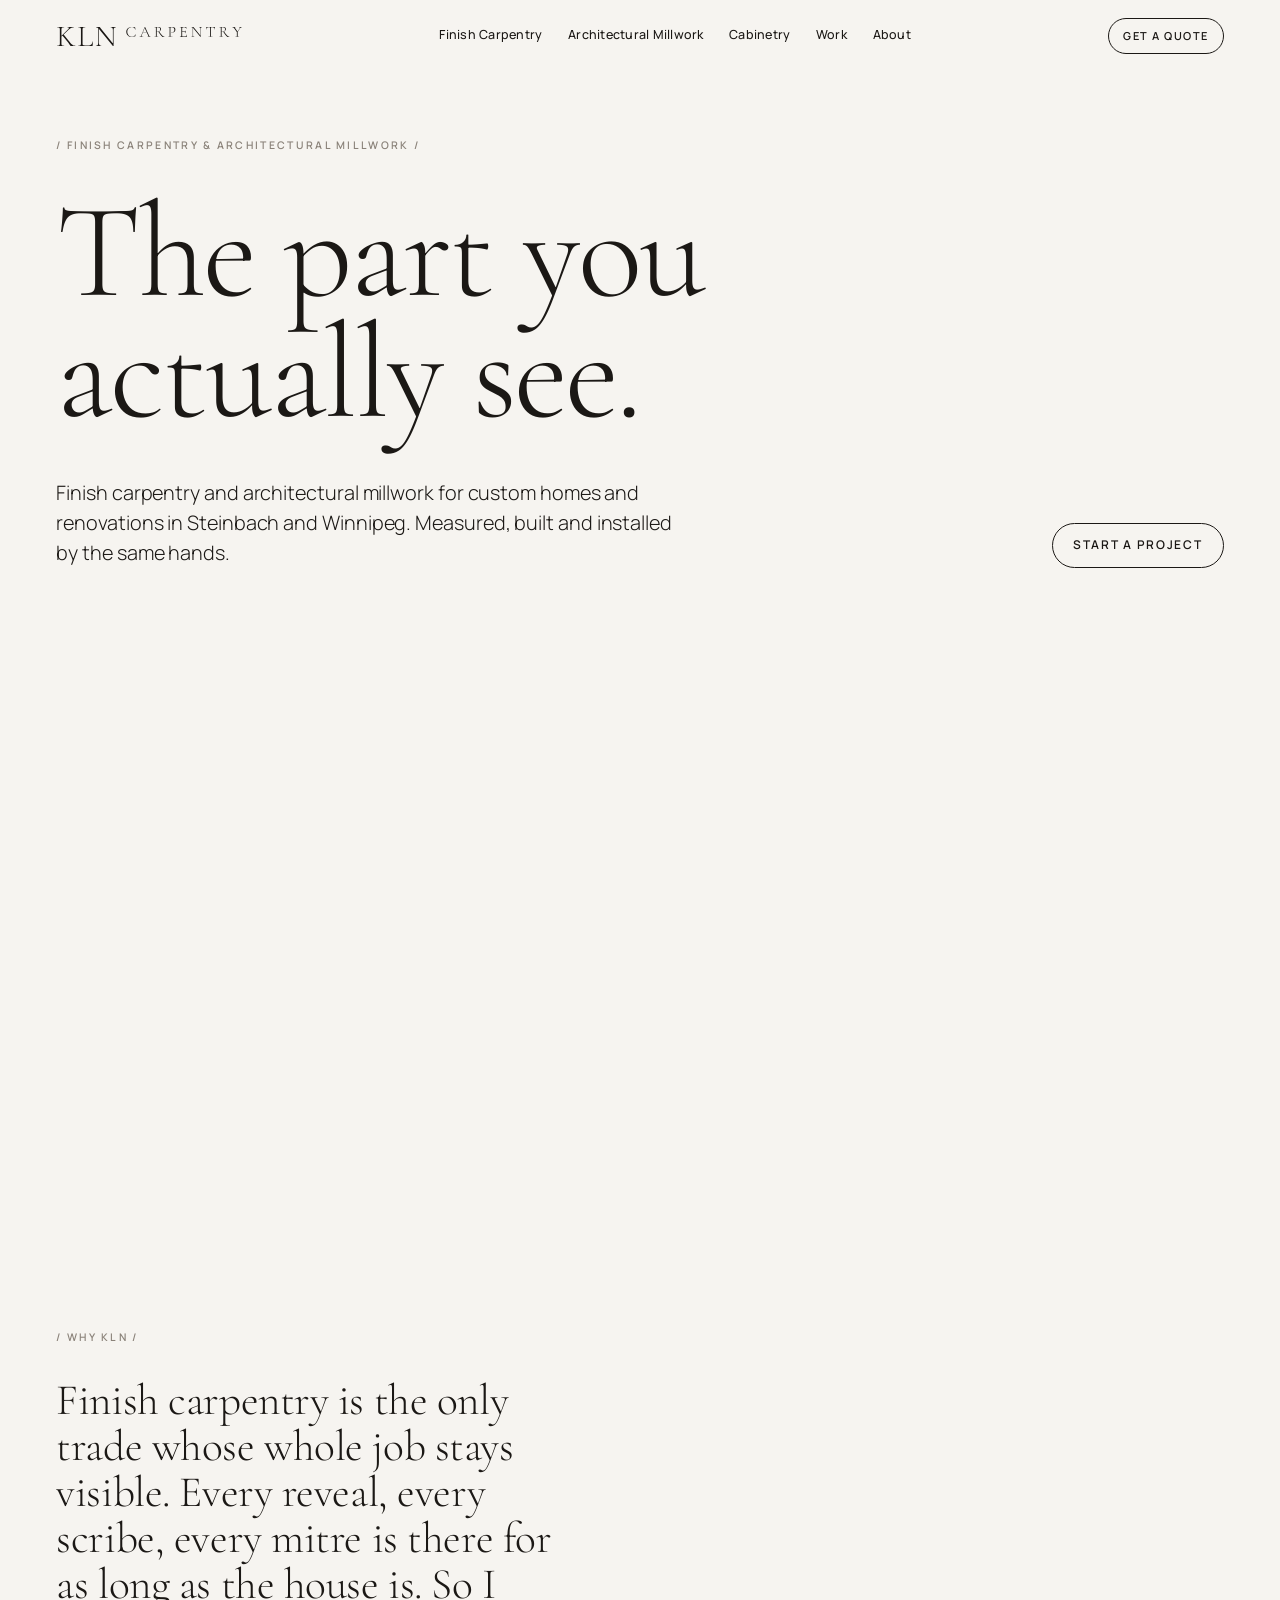
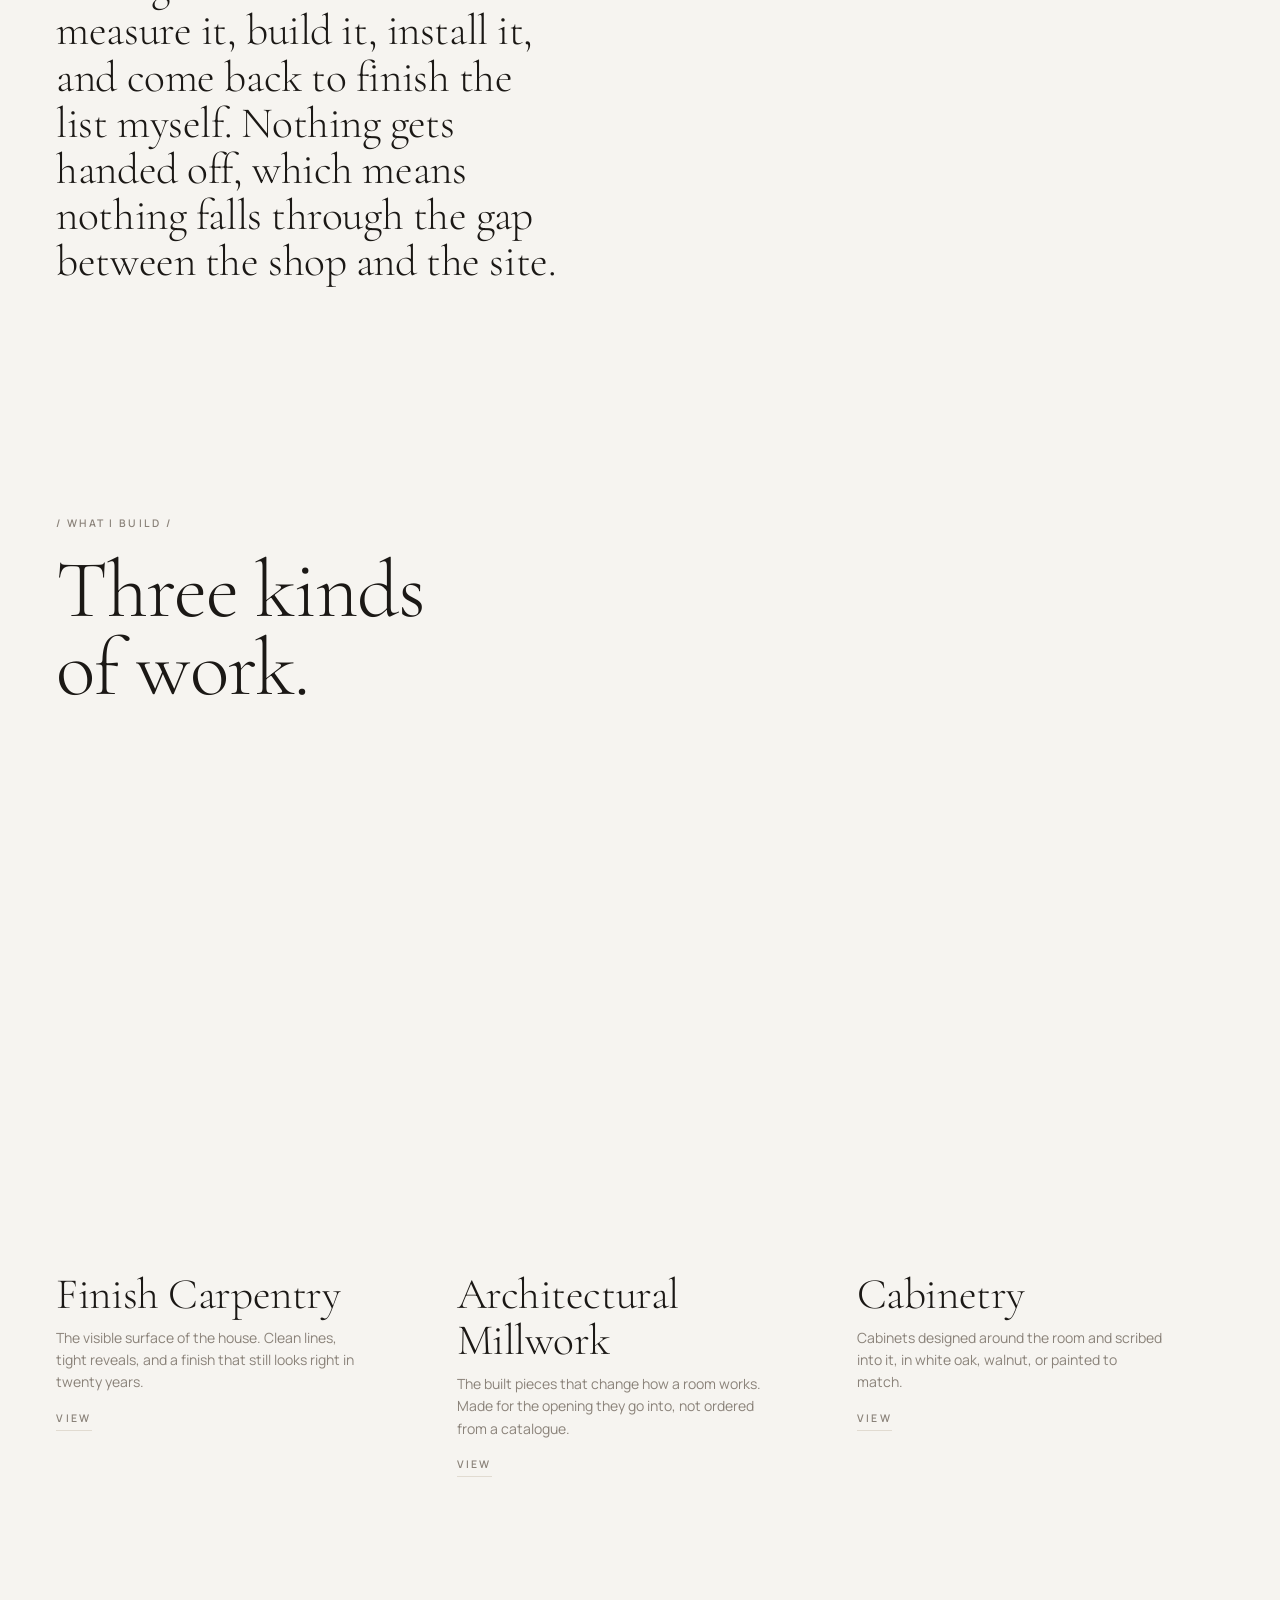
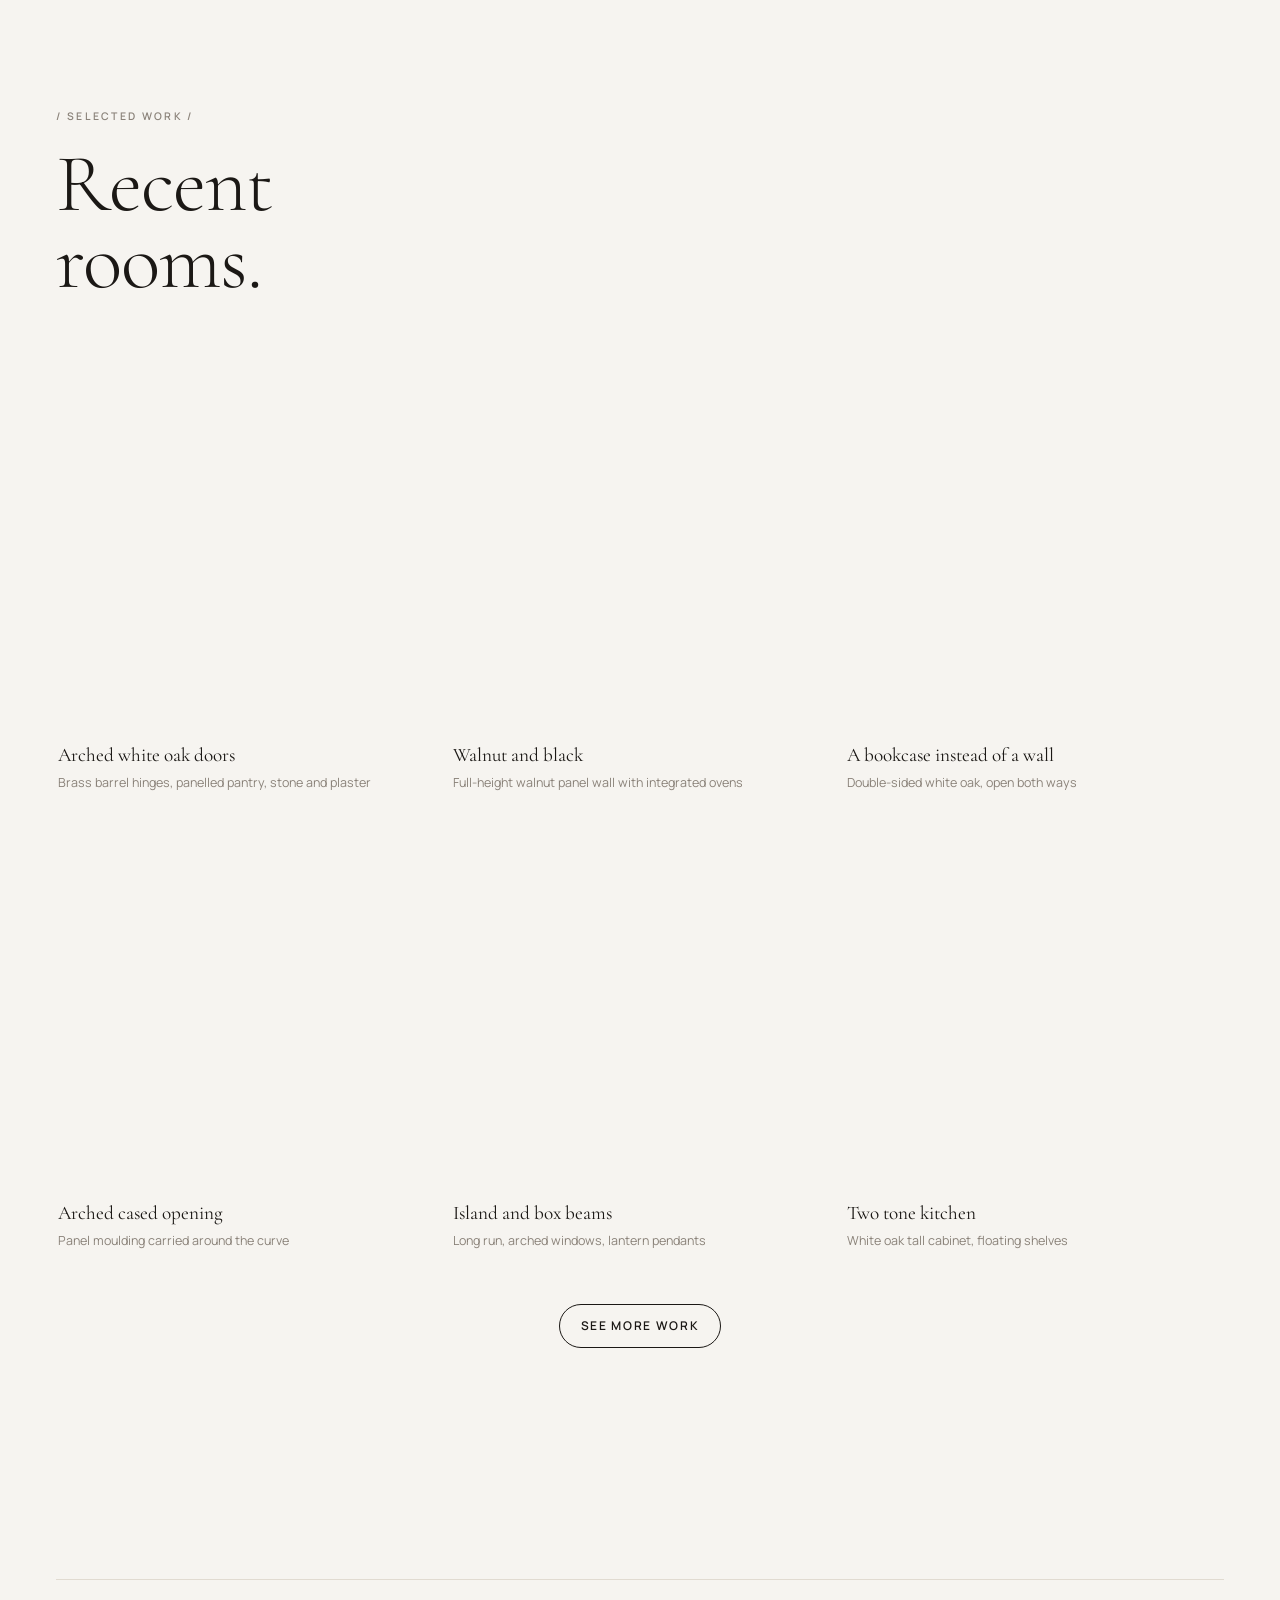
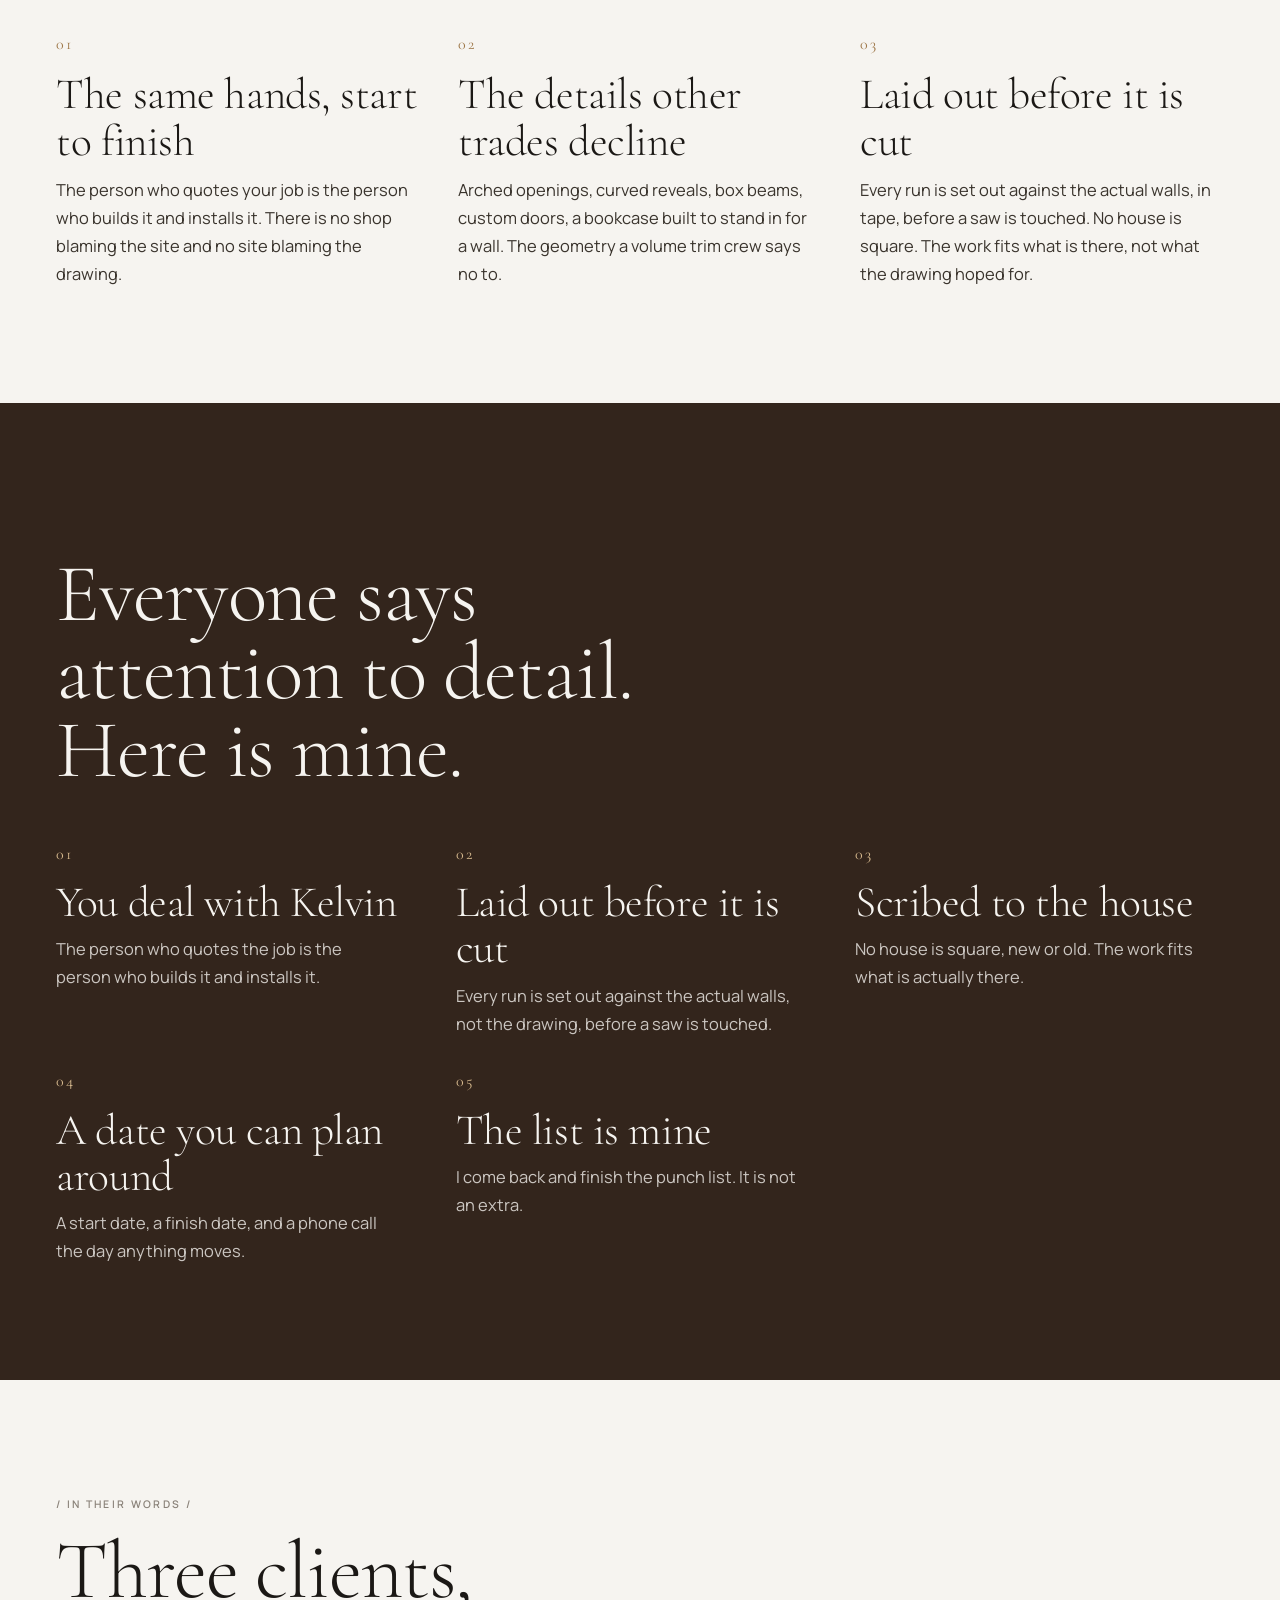
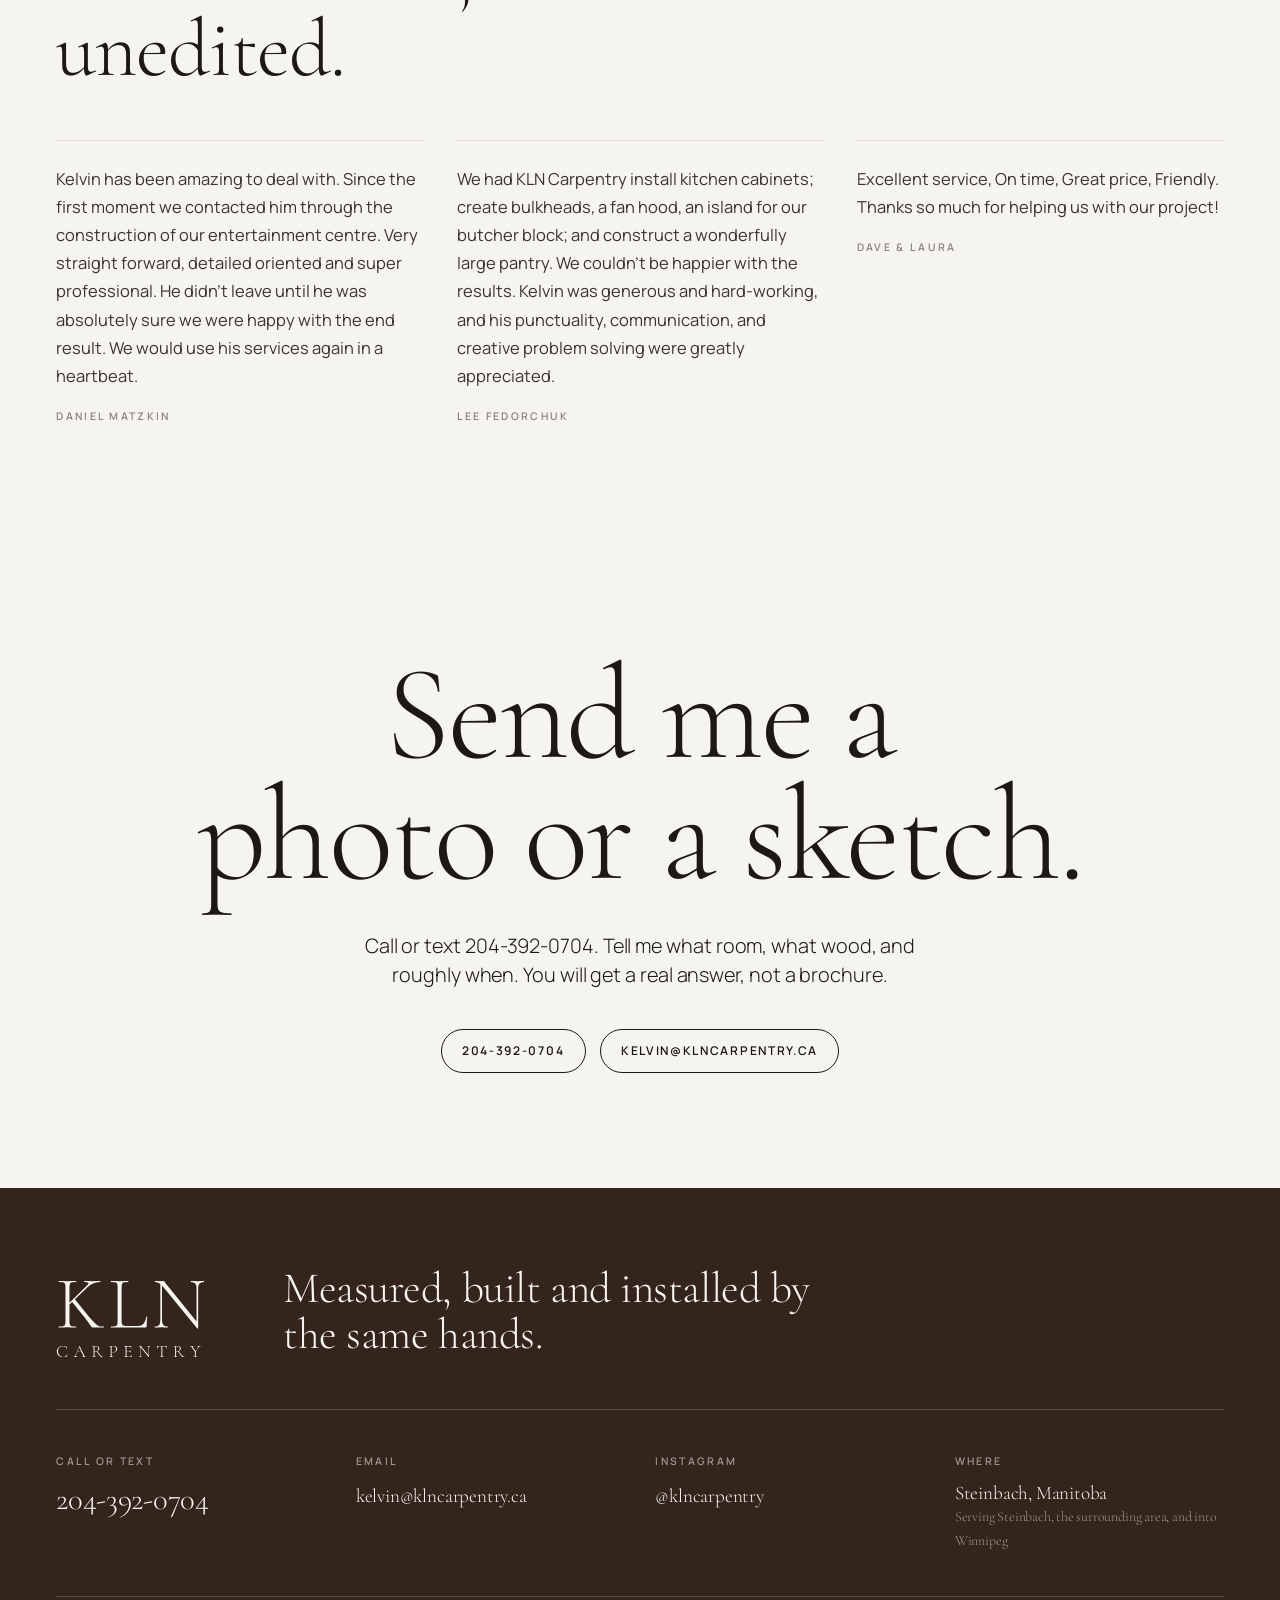
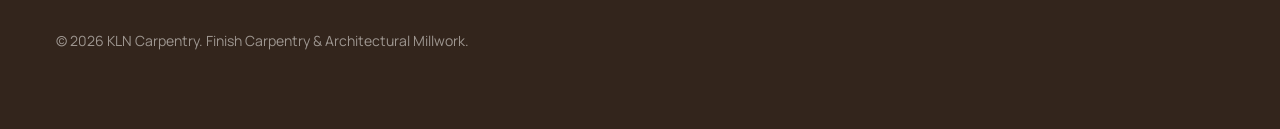
==== index.html @ e2fb1c1f "KLN Carpentry website preview" ====
<!doctype html><html lang="en"><head>
<meta charset="utf-8"><meta name="viewport" content="width=device-width,initial-scale=1">
<title>KLN Carpentry, Finish Carpentry & Architectural Millwork in Steinbach and Winnipeg</title><meta name="description" content="Finish carpentry and architectural millwork for custom homes and renovations in Steinbach and Winnipeg. Measured, built and installed by the same hands.">
<meta name="robots" content="noindex,nofollow">
<link rel="stylesheet" href="kln.css">
<link rel="icon" href="assets/logo/kln-arch.svg">
<script>document.documentElement.className+=' js'</script>
</head><body>

<header class="nav">
  <a class="brand" href="index.html" aria-label="KLN Carpentry">
    <img src="assets/logo/kln-horizontal.svg" alt="KLN Carpentry"></a>
  <nav class="links"><a href="finish-carpentry.html">Finish Carpentry</a><a href="architectural-millwork.html">Architectural Millwork</a><a href="cabinetry.html">Cabinetry</a><a href="work.html">Work</a><a href="about.html">About</a></nav>
  <a class="btn nav-cta" href="contact.html">Get a quote</a>
  <button class="burger" aria-label="Menu" aria-expanded="false"><span></span><span></span></button>
</header>
<div class="drawer" hidden><a href="finish-carpentry.html">Finish Carpentry</a><a href="architectural-millwork.html">Architectural Millwork</a><a href="cabinetry.html">Cabinetry</a><a href="work.html">Work</a><a href="about.html">About</a><a href="contact.html">Get a quote</a></div>

<main><section class="hero wrap">
  <div class="hero-head">
    <p class="eye rv">Finish Carpentry & Architectural Millwork</p>
    <h1 class="d1 rv" data-d=".06">The part you<br>actually see.</h1>
  </div>
  <div class="hero-row">
    <p class="lede rv" data-d=".12">Finish carpentry and architectural millwork for custom homes and renovations in Steinbach and Winnipeg. Measured, built and installed by the same hands.</p>
    <a class="btn rv" data-d=".16" href="contact.html">Start a project</a>
  </div>
  <div class="hero-imgs">
    <div class="ph big rv-i" data-d="0.04" style="aspect-ratio:4/3"><img src="assets/photos/arched-doors-stone.jpg" alt="Arched white oak doors with brass barrel hinges" loading="eager"></div>
    <div class="ph arch  rv-i" data-d="0.14" style="aspect-ratio:3/4"><img src="assets/photos/walnut-kitchen.jpg" alt="Walnut panel wall with integrated ovens" loading="eager"></div>
  </div>
</section><section class="sec wrap stmt">
  <p class="eye rv">Why KLN</p>
  <p class="d3 rv" data-d=".06">Finish carpentry is the only trade whose whole job stays visible. Every reveal, every scribe, every mitre is there for as long as the house is. So I measure it, build it, install it, and come back to finish the list myself. Nothing gets handed off, which means nothing falls through the gap between the shop and the site.</p>
</section><section class="sec wrap">
  <div class="sec-head"><p class="eye rv">What I build</p>
    <h2 class="d2 rv" data-d=".05">Three kinds<br>of work.</h2></div>
  <div class="svcs"><a class="svc rv" data-d="0.00" href="finish-carpentry.html"><div class="ph arch  rv-i" data-d="0" style="aspect-ratio:3/4"><img src="assets/photos/mudroom-panel.jpg" alt="Finish Carpentry" loading="lazy"></div><h3 class="d3">Finish Carpentry</h3><p class="small">The visible surface of the house. Clean lines, tight reveals, and a finish that still looks right in twenty years.</p><span class="more lab">View</span></a><a class="svc rv" data-d="0.08" href="architectural-millwork.html"><div class="ph arch  rv-i" data-d="0" style="aspect-ratio:3/4"><img src="assets/photos/bookshelf-divider.jpg" alt="Architectural Millwork" loading="lazy"></div><h3 class="d3">Architectural Millwork</h3><p class="small">The built pieces that change how a room works. Made for the opening they go into, not ordered from a catalogue.</p><span class="more lab">View</span></a><a class="svc rv" data-d="0.16" href="cabinetry.html"><div class="ph arch  rv-i" data-d="0" style="aspect-ratio:3/4"><img src="assets/photos/walnut-kitchen.jpg" alt="Cabinetry" loading="lazy"></div><h3 class="d3">Cabinetry</h3><p class="small">Cabinets designed around the room and scribed into it, in white oak, walnut, or painted to match.</p><span class="more lab">View</span></a></div>
</section><section class="sec wrap"><div class="sec-head"><p class="eye rv">Selected work</p><h2 class="d2 rv" data-d=".05">Recent<br>rooms.</h2></div><div class="work-grid"><figure class="wk rv" data-d="0.00"><div class="ph  rv-i" data-d="0.0" style="aspect-ratio:1/1"><img src="assets/photos/arched-doors-stone.jpg" alt="Arched white oak doors" loading="lazy"></div><figcaption><span class="wk-t">Arched white oak doors</span><span class="small">Brass barrel hinges, panelled pantry, stone and plaster</span></figcaption></figure><figure class="wk rv" data-d="0.07"><div class="ph  rv-i" data-d="0.0" style="aspect-ratio:1/1"><img src="assets/photos/walnut-kitchen.jpg" alt="Walnut and black" loading="lazy"></div><figcaption><span class="wk-t">Walnut and black</span><span class="small">Full-height walnut panel wall with integrated ovens</span></figcaption></figure><figure class="wk rv" data-d="0.14"><div class="ph  rv-i" data-d="0.0" style="aspect-ratio:1/1"><img src="assets/photos/bookshelf-divider.jpg" alt="A bookcase instead of a wall" loading="lazy"></div><figcaption><span class="wk-t">A bookcase instead of a wall</span><span class="small">Double-sided white oak, open both ways</span></figcaption></figure><figure class="wk rv" data-d="0.00"><div class="ph  rv-i" data-d="0.0" style="aspect-ratio:1/1"><img src="assets/photos/arch-detail.jpg" alt="Arched cased opening" loading="lazy"></div><figcaption><span class="wk-t">Arched cased opening</span><span class="small">Panel moulding carried around the curve</span></figcaption></figure><figure class="wk rv" data-d="0.07"><div class="ph  rv-i" data-d="0.0" style="aspect-ratio:1/1"><img src="assets/photos/island-beams.jpg" alt="Island and box beams" loading="lazy"></div><figcaption><span class="wk-t">Island and box beams</span><span class="small">Long run, arched windows, lantern pendants</span></figcaption></figure><figure class="wk rv" data-d="0.14"><div class="ph  rv-i" data-d="0.0" style="aspect-ratio:1/1"><img src="assets/photos/oak-white-kitchen.jpg" alt="Two tone kitchen" loading="lazy"></div><figcaption><span class="wk-t">Two tone kitchen</span><span class="small">White oak tall cabinet, floating shelves</span></figcaption></figure></div><div class="mid"><a class="btn rv" href="work.html">See more work</a></div></section><section class="sec wrap"><hr class="rule"><div class="pils"><article class="pil rv" data-d="0.00"><span class="num">01</span><h3 class="d3">The same hands, start to finish</h3><p class="body">The person who quotes your job is the person who builds it and installs it. There is no shop blaming the site and no site blaming the drawing.</p></article><article class="pil rv" data-d="0.07"><span class="num">02</span><h3 class="d3">The details other trades decline</h3><p class="body">Arched openings, curved reveals, box beams, custom doors, a bookcase built to stand in for a wall. The geometry a volume trim crew says no to.</p></article><article class="pil rv" data-d="0.14"><span class="num">03</span><h3 class="d3">Laid out before it is cut</h3><p class="body">Every run is set out against the actual walls, in tape, before a saw is touched. No house is square. The work fits what is there, not what the drawing hoped for.</p></article></div></section><section class="sec dark"><div class="wrap">
  <div class="sec-head"><p class="eye rv">The KLN Standard</p>
    <h2 class="d2 rv" data-d=".05">Everyone says<br>attention to detail.<br>Here is mine.</h2></div>
  <div class="stds"><div class="std rv" data-d="0.00"><span class="num">01</span><h3 class="d3">You deal with Kelvin</h3><p class="body">The person who quotes the job is the person who builds it and installs it.</p></div><div class="std rv" data-d="0.05"><span class="num">02</span><h3 class="d3">Laid out before it is cut</h3><p class="body">Every run is set out against the actual walls, not the drawing, before a saw is touched.</p></div><div class="std rv" data-d="0.10"><span class="num">03</span><h3 class="d3">Scribed to the house</h3><p class="body">No house is square, new or old. The work fits what is actually there.</p></div><div class="std rv" data-d="0.15"><span class="num">04</span><h3 class="d3">A date you can plan around</h3><p class="body">A start date, a finish date, and a phone call the day anything moves.</p></div><div class="std rv" data-d="0.20"><span class="num">05</span><h3 class="d3">The list is mine</h3><p class="body">I come back and finish the punch list. It is not an extra.</p></div></div>
</div></section><section class="sec wrap">
  <div class="sec-head"><p class="eye rv">In their words</p>
    <h2 class="d2 rv" data-d=".05">Three clients,<br>unedited.</h2></div>
  <div class="qs"><blockquote class="q rv" data-d="0.00"><p class="body">Kelvin has been amazing to deal with. Since the first moment we contacted him through the construction of our entertainment centre. Very straight forward, detailed oriented and super professional. He didn't leave until he was absolutely sure we were happy with the end result. We would use his services again in a heartbeat.</p><cite class="lab">Daniel Matzkin</cite></blockquote><blockquote class="q rv" data-d="0.07"><p class="body">We had KLN Carpentry install kitchen cabinets; create bulkheads, a fan hood, an island for our butcher block; and construct a wonderfully large pantry. We couldn't be happier with the results. Kelvin was generous and hard-working, and his punctuality, communication, and creative problem solving were greatly appreciated.</p><cite class="lab">Lee Fedorchuk</cite></blockquote><blockquote class="q rv" data-d="0.14"><p class="body">Excellent service, On time, Great price, Friendly. Thanks so much for helping us with our project!</p><cite class="lab">Dave & Laura</cite></blockquote></div>
</section><section class="sec cta wrap">
  <h2 class="d1 rv">Send me a<br>photo or a sketch.</h2>
  <p class="lede rv" data-d=".07">Call or text 204-392-0704. Tell me what room, what wood, and
    roughly when. You will get a real answer, not a brochure.</p>
  <div class="cta-row rv" data-d=".12">
    <a class="btn" href="tel:+12043920704">204-392-0704</a>
    <a class="btn" href="mailto:kelvin@klncarpentry.ca">kelvin@klncarpentry.ca</a>
  </div>
</section></main>

<footer class="foot dark">
  <div class="wrap">
    <div class="foot-top">
      <img class="foot-mark" src="assets/logo/kln-stacked-reverse.svg" alt="KLN Carpentry">
      <div class="foot-say d3">Measured, built and installed by the same hands.</div>
    </div>
    <hr class="rule">
    <div class="foot-grid">
      <div><div class="lab">Call or text</div><a class="foot-big" href="tel:+12043920704">204-392-0704</a></div>
      <div><div class="lab">Email</div><a class="foot-big sm" href="mailto:kelvin@klncarpentry.ca">kelvin@klncarpentry.ca</a></div>
      <div><div class="lab">Instagram</div><a class="foot-big sm" href="https://instagram.com/klncarpentry">@klncarpentry</a></div>
      <div><div class="lab">Where</div><div class="foot-big sm">Steinbach, Manitoba<br><span class="small">Serving Steinbach, the surrounding area, and into Winnipeg</span></div></div>
    </div>
    <div class="foot-end small">&copy; 2026 KLN Carpentry. Finish Carpentry & Architectural Millwork.</div>
  </div>
</footer>
<script>
// scroll reveal, staggered by position in its group
(function(){
  var els=[].slice.call(document.querySelectorAll('.rv,.rv-i'));
  // ?still=1 paints the finished state at once. Used by the screenshot and PDF renders,
  // where there is no scrolling and an IntersectionObserver never fires.
  var freeze=function(){document.documentElement.classList.add('no-anim')};
  if(/[?&]still=/.test(location.search)){
    [].forEach.call(document.images,function(i){i.loading='eager'});
    freeze();
    return;
  }
  if(!('IntersectionObserver' in window)){els.forEach(function(e){e.classList.add('in')});return}
  var io=new IntersectionObserver(function(rows){
    rows.forEach(function(r){
      if(!r.isIntersecting)return;
      var d=parseFloat(r.target.dataset.d||0);
      setTimeout(function(){r.target.classList.add('in')},d*1000);
      io.unobserve(r.target);
    });
  },{rootMargin:'0px 0px -9% 0px',threshold:.08});
  els.forEach(function(e){io.observe(e)});
  // If anything is still invisible after 4s, drop the animation entirely and show it.
  // A blank page is never acceptable, whatever the browser is doing with its clock.
  setTimeout(function(){
    var stuck=els.some(function(e){return getComputedStyle(e).opacity==='0'});
    if(stuck)freeze();
  },4000);
  // header goes solid once you leave the hero
  var h=document.querySelector('.nav');
  if(h){addEventListener('scroll',function(){h.classList.toggle('stuck',scrollY>40)},{passive:true})}
})();

document.querySelector('.burger').addEventListener('click',function(){
  var d=document.querySelector('.drawer');d.hidden=!d.hidden;
  this.setAttribute('aria-expanded',String(!d.hidden));
});</script>
</body></html>
---- kln.css ----
@font-face{font-family:'Cormorant';font-weight:300;font-style:normal;font-display:swap;src:url('../assets/fonts/web-Cormorant-300.ttf') format('truetype')}@font-face{font-family:'Cormorant';font-weight:400;font-style:normal;font-display:swap;src:url('../assets/fonts/web-Cormorant-400.ttf') format('truetype')}@font-face{font-family:'Manrope';font-weight:300;font-style:normal;font-display:swap;src:url('../assets/fonts/web-Manrope-300.ttf') format('truetype')}@font-face{font-family:'Manrope';font-weight:400;font-style:normal;font-display:swap;src:url('../assets/fonts/web-Manrope-400.ttf') format('truetype')}@font-face{font-family:'Manrope';font-weight:500;font-style:normal;font-display:swap;src:url('../assets/fonts/web-Manrope-500.ttf') format('truetype')}@font-face{font-family:'Manrope';font-weight:600;font-style:normal;font-display:swap;src:url('../assets/fonts/web-Manrope-600.ttf') format('truetype')}:root{--paper:#F6F4F0;--paper2:#EDE9E2;--ink:#1B1815;--stone:#8A8279;--line:#E1DBD1;--oak:#9E7748;--oakl:#D6B98E;--walnut:#33251C;
  --serif:'Cormorant',Georgia,serif;
  --sans:'Manrope',-apple-system,'Helvetica Neue',sans-serif;
  --gut:clamp(20px,4.4vw,68px);        /* page gutter */
  --arch:1000px 1000px 0 0;            /* the arch: a radius bigger than any half-width */
}
*{margin:0;padding:0;box-sizing:border-box}
html{-webkit-font-smoothing:antialiased;text-rendering:optimizeLegibility}
body{background:var(--paper);color:var(--ink);font-family:var(--sans);
  font-weight:400;font-size:16.5px;line-height:1.66}
img{display:block;max-width:100%}
a{color:inherit;text-decoration:none}

/* ---- type scale. Display is deliberately enormous: this is the architectural move ---- */
.d1{font-family:var(--serif);font-weight:300;font-size:clamp(56px,10.5vw,172px);
  line-height:.90;letter-spacing:-.018em}
.d2{font-family:var(--serif);font-weight:300;font-size:clamp(40px,6.4vw,104px);
  line-height:.95;letter-spacing:-.014em}
.d3{font-family:var(--serif);font-weight:300;font-size:clamp(29px,3.4vw,54px);
  line-height:1.06;letter-spacing:-.01em}
.lede{font-weight:300;font-size:clamp(18px,1.55vw,25px);line-height:1.5;letter-spacing:-.004em}
.body{font-size:16.5px;line-height:1.7;color:#3A342D}
.small{font-size:14px;line-height:1.6;color:var(--stone)}
.lab{font-size:10.5px;font-weight:600;letter-spacing:.22em;text-transform:uppercase;
  color:var(--stone)}
.num{font-family:var(--serif);font-weight:400;font-size:16px;letter-spacing:.12em;
  color:var(--oak)}

/* the eyebrow device, from the reference boards */
.eye{font-size:10.5px;font-weight:600;letter-spacing:.22em;text-transform:uppercase;
  color:var(--stone)}
.eye::before{content:"/ "}
.eye::after{content:" /"}

/* ---- layout ---- */
.wrap{padding-inline:var(--gut)}
.sec{padding-block:clamp(64px,9vw,158px)}
.rule{height:1px;background:var(--line);border:0}
.split{display:grid;grid-template-columns:1fr;gap:clamp(24px,3vw,54px)}
@media(min-width:900px){.split{grid-template-columns:1.35fr .85fr;align-items:end}
  .split.top{align-items:start}}

/* ---- the arch. His signature, used as an image mask ---- */
.arch{border-radius:var(--arch);overflow:hidden}
.ph{overflow:hidden;background:var(--paper2)}
.ph img{width:100%;height:100%;object-fit:cover;
  transition:transform 1.1s cubic-bezier(.16,1,.3,1)}
.ph:hover img{transform:scale(1.04)}

/* ---- buttons ---- */
.btn{display:inline-flex;align-items:center;gap:.7em;border:1px solid var(--ink);
  border-radius:999px;padding:.95em 1.7em;font-size:12px;font-weight:600;
  letter-spacing:.14em;text-transform:uppercase;
  transition:background .35s ease,color .35s ease}
.btn:hover{background:var(--ink);color:var(--paper)}
.btn-l{border-color:rgba(246,244,240,.45);color:var(--paper)}
.btn-l:hover{background:var(--paper);color:var(--ink)}

/* ---- dark band ---- */
.dark{background:var(--walnut);color:var(--paper)}
.dark .lab,.dark .eye,.dark .small{color:rgba(246,244,240,.55)}
.dark .num{color:var(--oakl)}
.dark .body{color:rgba(246,244,240,.78)}
.dark .rule{background:rgba(246,244,240,.16)}

/* ---- scroll reveal ----
   Hidden only when the .js class is on <html>, which the head script sets. No script,
   broken script, or an old browser leaves every element visible instead of blank. */
.js .rv{opacity:0;transform:translateY(26px);
  transition:opacity 1s cubic-bezier(.16,1,.3,1),transform 1s cubic-bezier(.16,1,.3,1)}
.js .rv.in{opacity:1;transform:none}
.js .rv-i{clip-path:inset(0 0 100% 0);transition:clip-path 1.25s cubic-bezier(.16,1,.3,1)}
.js .rv-i.in{clip-path:inset(0 0 0 0)}
@media(prefers-reduced-motion:reduce){
  .js .rv,.js .rv-i{opacity:1;transform:none;clip-path:none;transition:none}
  .ph img{transition:none}
}
/* Escape hatch. Forces the finished state without relying on a transition running,
   because a throttled or frozen animation clock would otherwise leave the page blank. */
.no-anim .rv,.no-anim .rv-i{opacity:1 !important;transform:none !important;
  clip-path:none !important;transition:none !important}

/* ---------------- nav ---------------- */
.nav{position:sticky;top:0;z-index:50;display:flex;align-items:center;gap:clamp(16px,3vw,54px);
  padding:18px var(--gut);background:rgba(246,244,240,0);transition:background .45s ease,
  border-color .45s ease,padding .45s ease;border-bottom:1px solid transparent}
.nav.stuck{background:rgba(246,244,240,.93);backdrop-filter:blur(14px);
  border-bottom-color:var(--line);padding-block:13px}
.brand img{height:19px;width:auto}
.links{display:none;gap:clamp(14px,2vw,30px);margin-inline:auto;font-size:12.5px;
  font-weight:500;letter-spacing:.02em}
.links a{padding-block:6px;border-bottom:1px solid transparent;transition:border-color .3s}
.links a:hover,.links a.on{border-bottom-color:var(--ink)}
.nav-cta{display:none;padding:.72em 1.25em;font-size:11px}
.burger{margin-left:auto;background:none;border:0;width:30px;height:22px;cursor:pointer;
  display:flex;flex-direction:column;justify-content:center;gap:6px}
.burger span{display:block;height:1.4px;background:var(--ink)}
.drawer[hidden]{display:none}
.drawer{position:sticky;top:56px;z-index:49;display:flex;flex-direction:column;gap:2px;
  padding:14px var(--gut) 22px;background:var(--paper);border-bottom:1px solid var(--line)}
.drawer a{padding-block:9px;font-size:15px;border-bottom:1px solid var(--line)}
@media(min-width:960px){.links,.nav-cta{display:flex}.burger,.drawer{display:none}}

/* ---------------- hero ---------------- */
.hero{padding-top:clamp(26px,5vw,70px)}
.hero-head .eye{margin-bottom:clamp(20px,3vw,40px);display:block}
.hero-row{display:grid;gap:24px;margin:clamp(26px,3.4vw,52px) 0 clamp(26px,3.4vw,50px)}
.hero-row .lede{max-width:52ch}
.hero-row .btn{justify-self:start}
@media(min-width:900px){.hero-row{grid-template-columns:1fr auto;align-items:end;gap:54px}}
.hero-imgs{display:grid;gap:clamp(10px,1.2vw,18px)}
@media(min-width:820px){.hero-imgs{grid-template-columns:1.55fr 1fr;align-items:end}}

/* ---------------- sections ---------------- */
.sec-head{margin-bottom:clamp(30px,4vw,64px)}
.sec-head .eye{display:block;margin-bottom:clamp(14px,1.6vw,24px)}
.stmt .d3{max-width:24ch;margin-top:clamp(18px,2.4vw,38px)}
.stmt .eye{display:block}
.mid{display:flex;justify-content:center;margin-top:clamp(30px,4vw,60px)}

.pils{display:grid;gap:clamp(28px,3vw,48px);padding-top:clamp(34px,4vw,62px)}
@media(min-width:820px){.pils{grid-template-columns:repeat(3,1fr)}}
.pil .num{display:block;margin-bottom:14px}
.pil h3{margin-bottom:12px}
.pil .body{max-width:36ch}

.svcs{display:grid;gap:clamp(26px,2.6vw,40px)}
@media(min-width:760px){.svcs{grid-template-columns:repeat(3,1fr)}}
.svc h3{margin:22px 0 10px}
.svc .small{max-width:34ch}
.svc .more{display:inline-block;margin-top:16px;border-bottom:1px solid var(--line);
  padding-bottom:3px;transition:border-color .3s}
.svc:hover .more{border-bottom-color:var(--ink)}

.work-grid{display:grid;gap:clamp(10px,1.2vw,18px);grid-template-columns:repeat(2,1fr)}
@media(min-width:820px){.work-grid{grid-template-columns:repeat(3,1fr)}
  .work-grid.four{grid-template-columns:repeat(4,1fr)}}
.wk figcaption{padding:13px 2px 0}
.wk-t{display:block;font-family:var(--serif);font-size:clamp(17px,1.5vw,22px);
  font-weight:400;line-height:1.2}
.wk .small{font-size:12.5px}

.stds{display:grid;gap:clamp(24px,2.4vw,40px)}
@media(min-width:700px){.stds{grid-template-columns:repeat(2,1fr)}}
@media(min-width:1100px){.stds{grid-template-columns:repeat(3,1fr)}}
.std .num{display:block;margin-bottom:12px}
.std h3{margin-bottom:10px}
.std .body{max-width:34ch}

.qs{display:grid;gap:clamp(26px,2.6vw,44px)}
@media(min-width:820px){.qs{grid-template-columns:repeat(3,1fr)}}
.q{border-top:1px solid var(--line);padding-top:24px}
.q cite{display:block;margin-top:18px;font-style:normal}

.cta{text-align:center}
.cta .lede{max-width:46ch;margin:clamp(22px,2.6vw,38px) auto 0}
.cta-row{display:flex;flex-wrap:wrap;gap:14px;justify-content:center;
  margin-top:clamp(26px,3vw,44px)}

/* ---------------- sub pages ---------------- */
.sub{padding-top:clamp(30px,6vw,86px)}
.sub .eye{display:block;margin-bottom:clamp(18px,2.6vw,36px)}
.sub-row{margin:clamp(24px,3vw,46px) 0 clamp(26px,3.4vw,52px);max-width:56ch}
.wide{width:100%}
.list{list-style:none;display:grid;gap:0;margin-top:22px}
.list li{padding:15px 0;border-bottom:1px solid var(--line);font-size:clamp(16px,1.4vw,20px)}
.alts{display:grid;gap:16px;border-top:1px solid var(--line);padding-top:clamp(26px,3vw,44px)}
@media(min-width:700px){.alts{grid-template-columns:repeat(2,1fr)}}
.alt{display:flex;flex-direction:column;gap:8px;padding:26px;background:var(--paper2);
  transition:background .35s ease}
.alt:hover{background:#E5E0D7}
.abt{display:grid;gap:clamp(18px,2vw,30px)}

.cx{display:grid;gap:clamp(12px,1.4vw,20px)}
@media(min-width:780px){.cx{grid-template-columns:repeat(2,1fr)}}
.cx-card{display:flex;flex-direction:column;gap:14px;padding:clamp(26px,3vw,48px);
  background:var(--paper2);transition:background .35s ease}
a.cx-card:hover{background:#E5E0D7}

/* ---------------- footer ---------------- */
.foot{padding-block:clamp(52px,6vw,100px)}
.foot-top{display:grid;gap:clamp(28px,3vw,48px);margin-bottom:clamp(34px,4vw,62px)}
@media(min-width:860px){.foot-top{grid-template-columns:auto 1fr;align-items:end;gap:clamp(40px,6vw,110px)}}
.foot-mark{height:clamp(58px,6vw,92px);width:auto}
.foot-say{max-width:26ch}
.foot-grid{display:grid;gap:clamp(22px,2.4vw,34px);padding-block:clamp(30px,3.4vw,52px)}
@media(min-width:760px){.foot-grid{grid-template-columns:repeat(4,1fr)}}
.foot-grid .lab{display:block;margin-bottom:11px}
.foot-big{font-family:var(--serif);font-weight:300;font-size:clamp(24px,2.4vw,34px);
  line-height:1.15;letter-spacing:-.01em}
.foot-big.sm{font-size:clamp(17px,1.5vw,21px)}
.foot-end{padding-top:clamp(24px,2.6vw,40px);border-top:1px solid rgba(246,244,240,.16)}
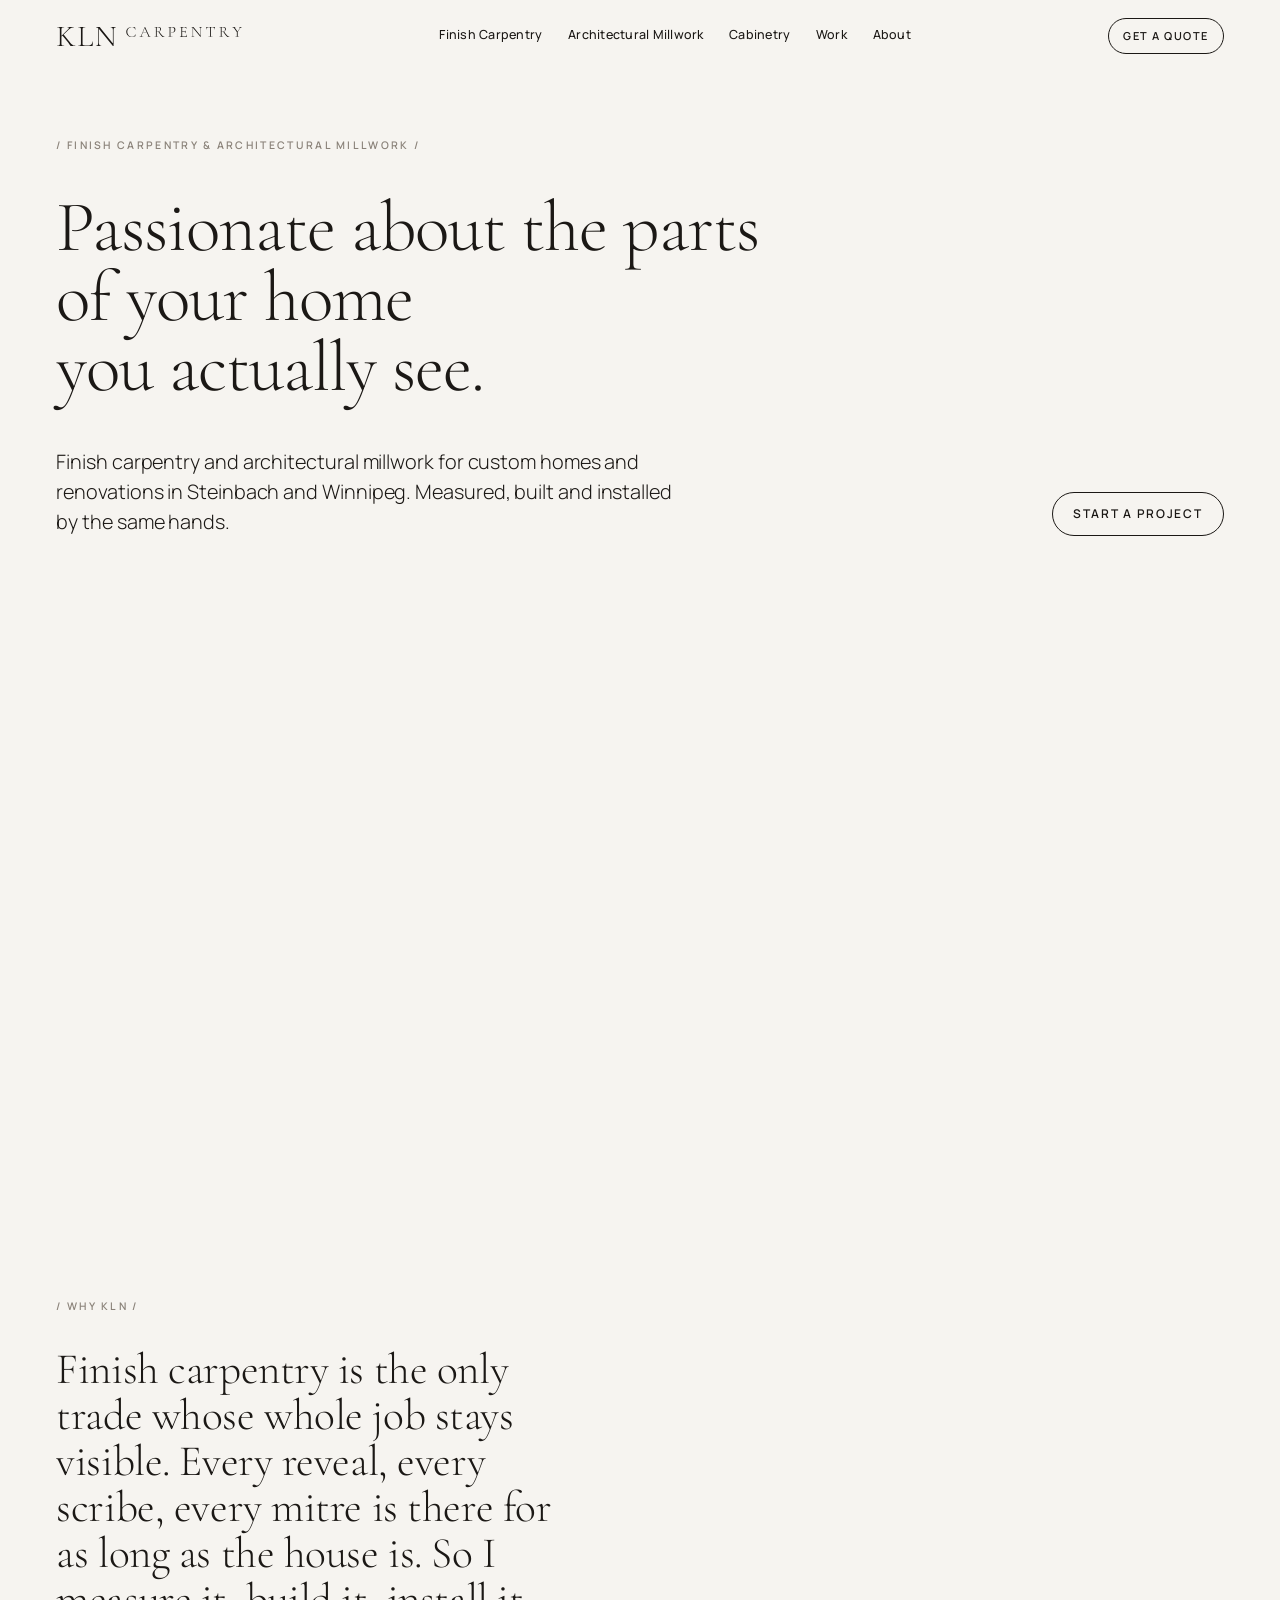
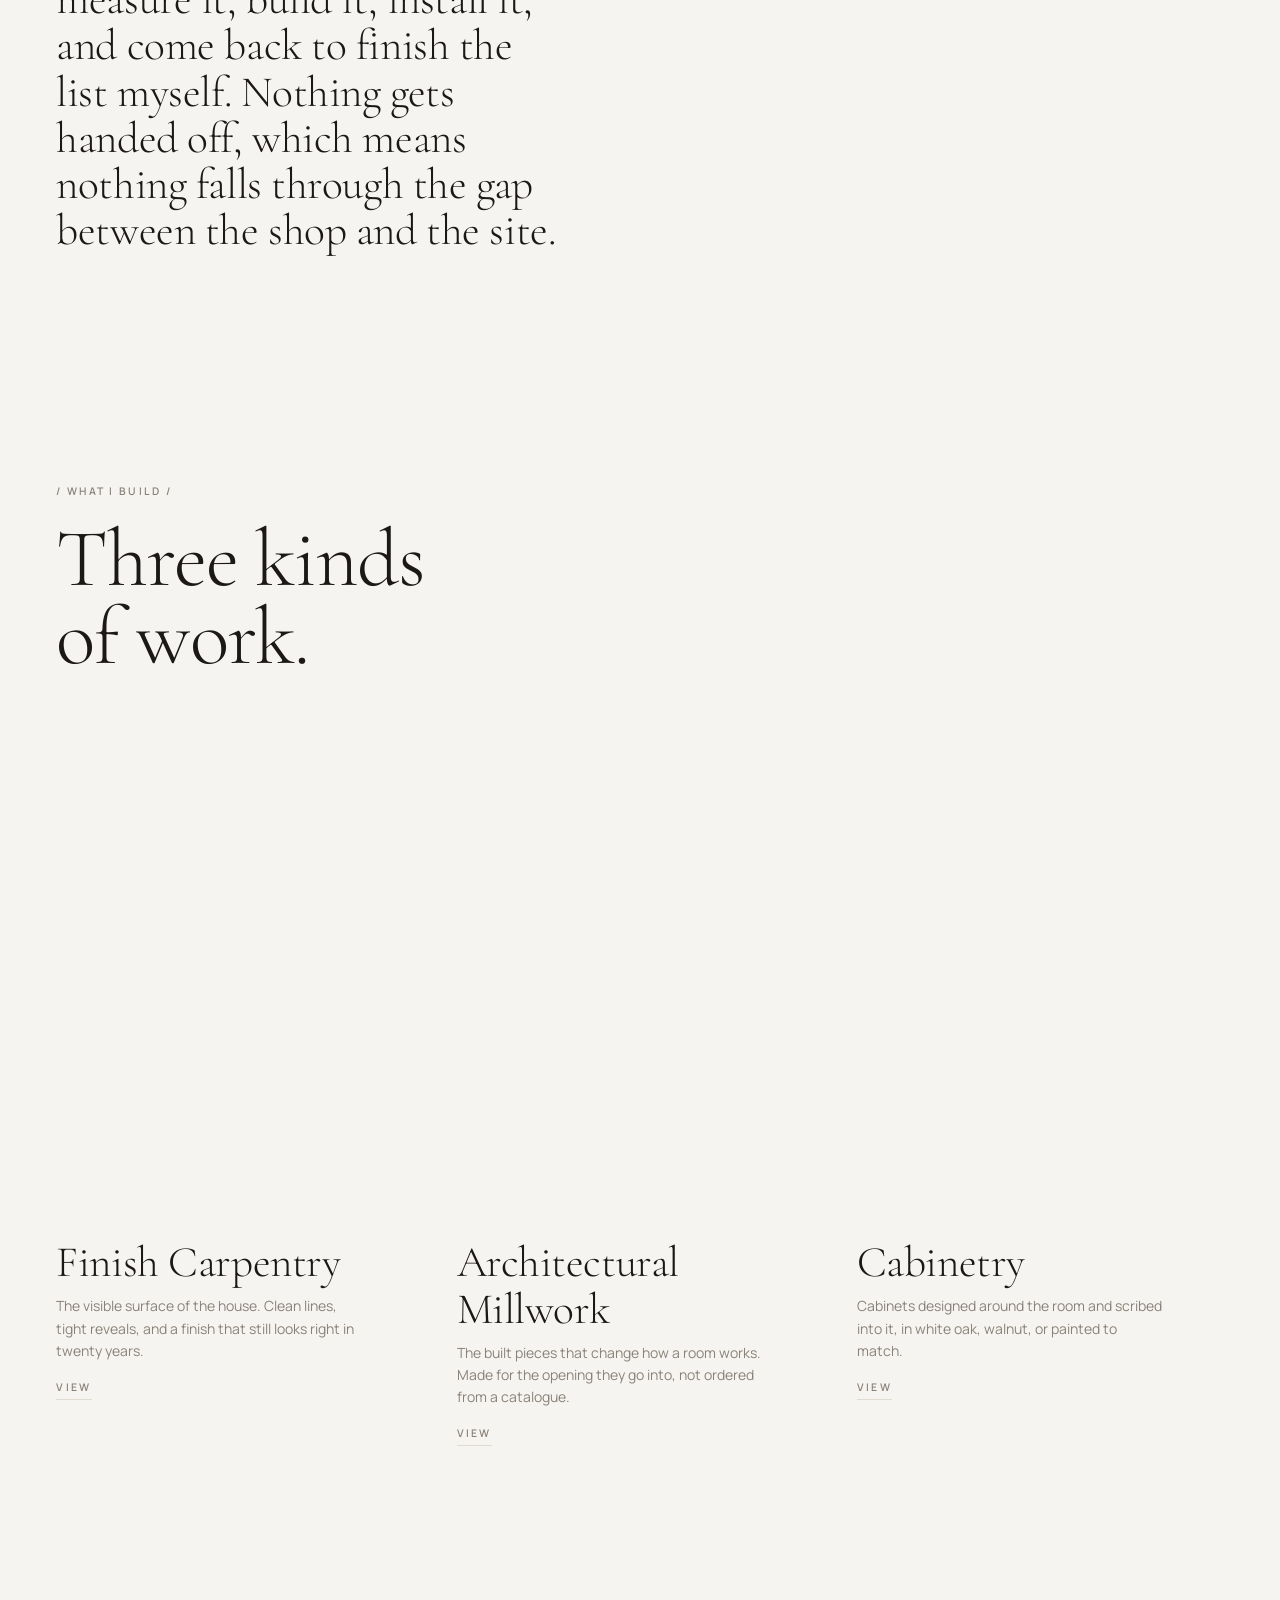
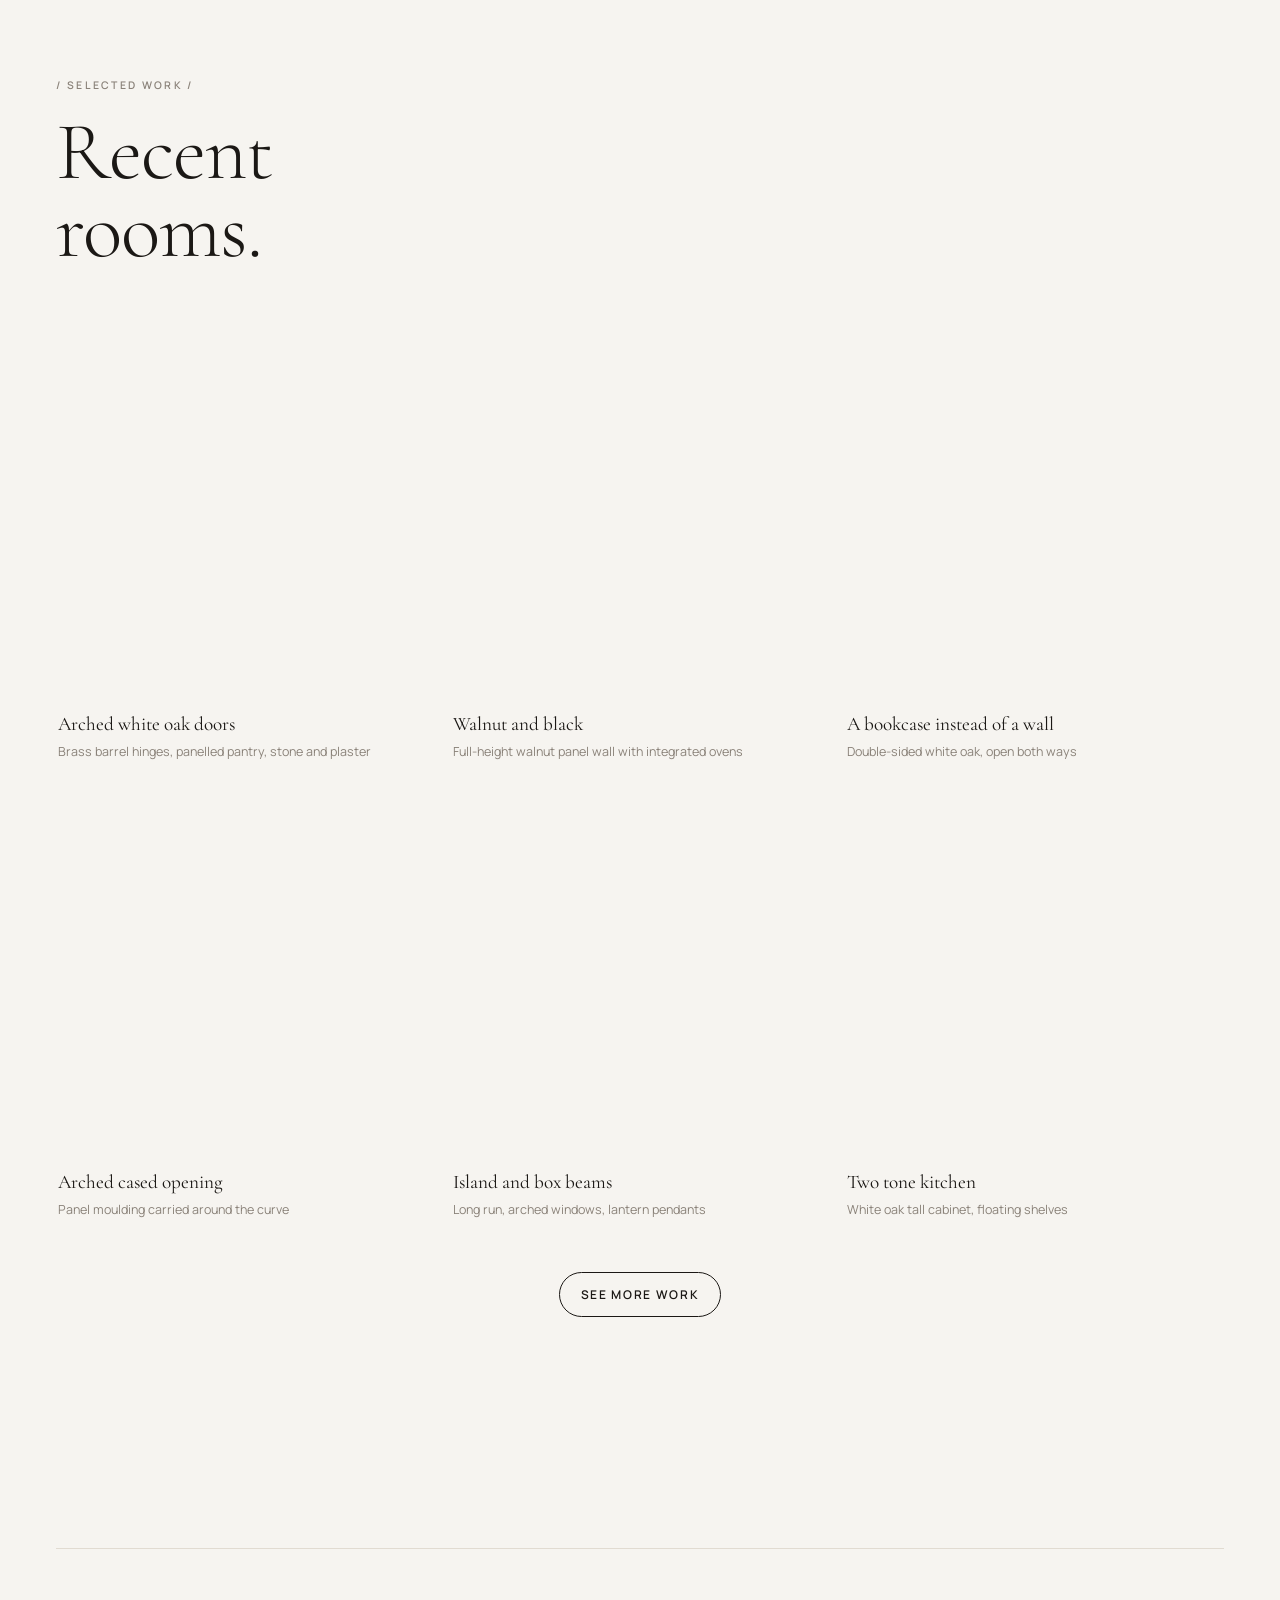
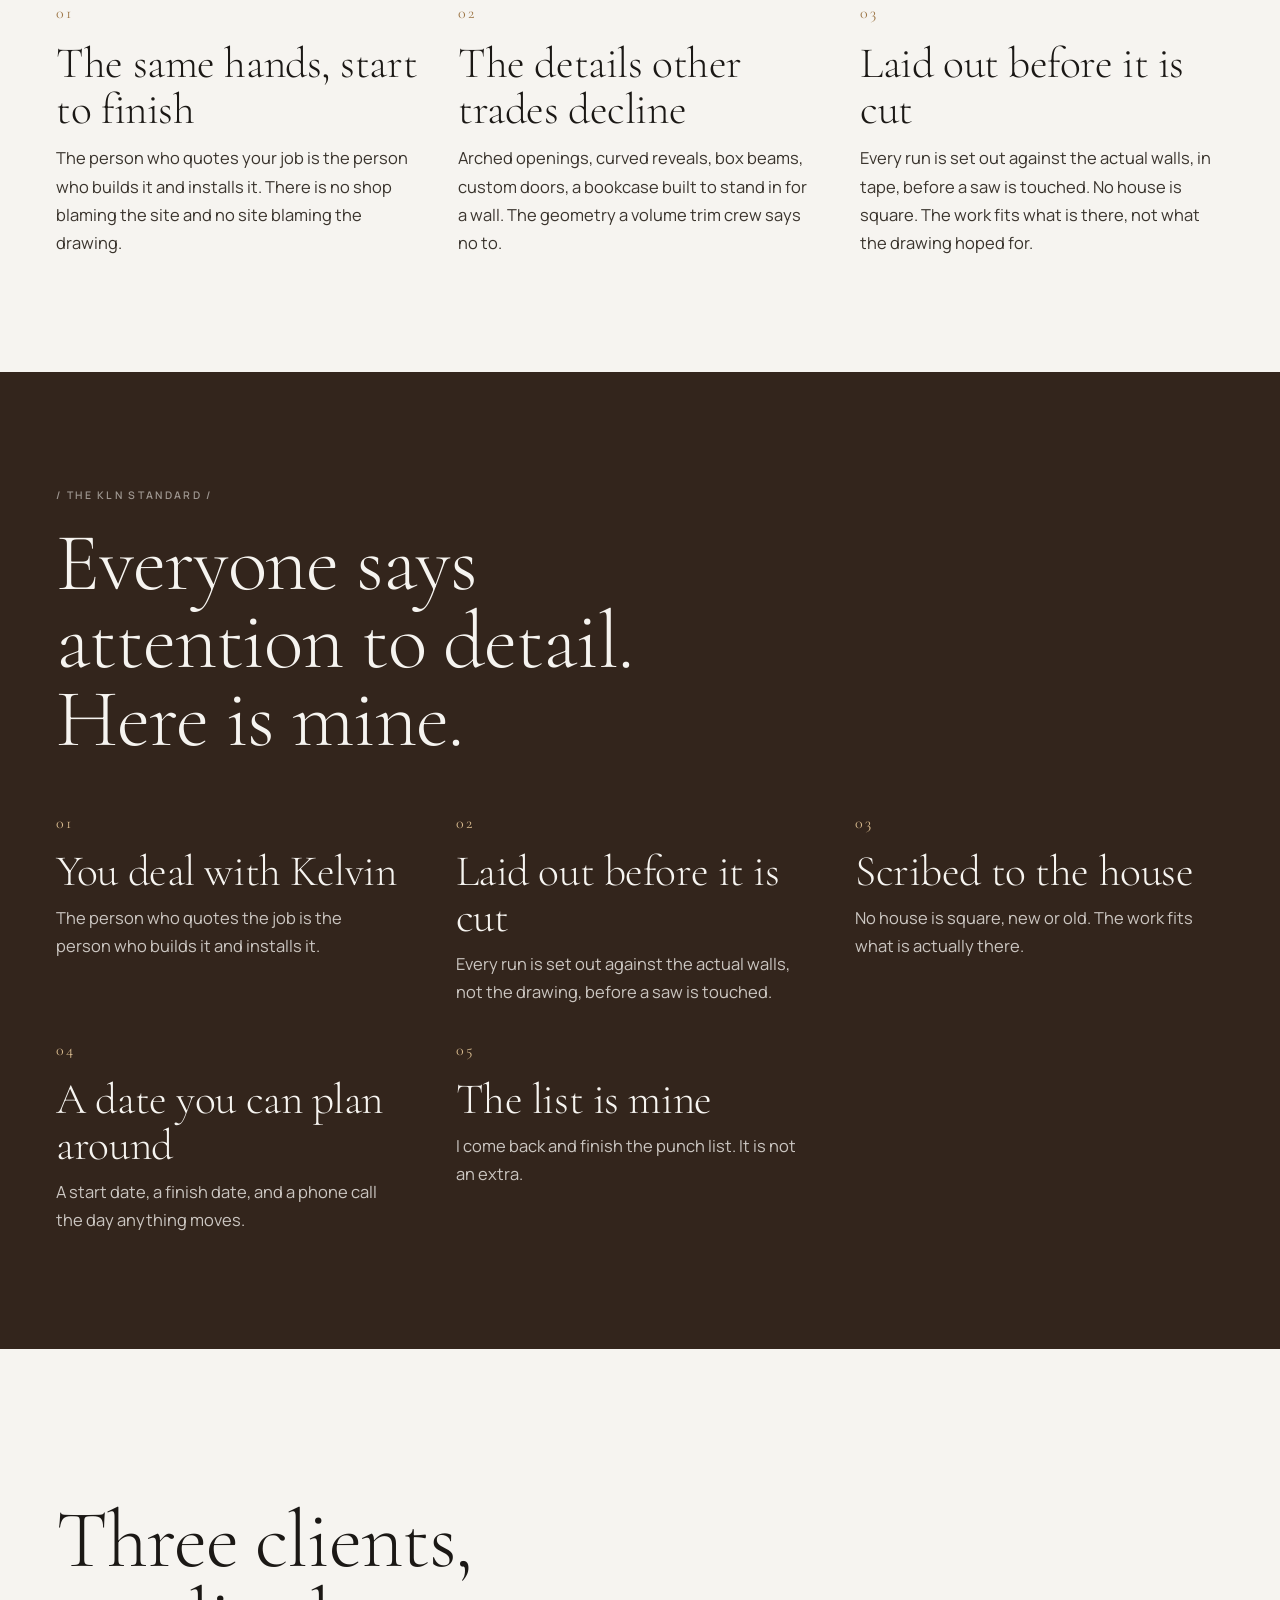
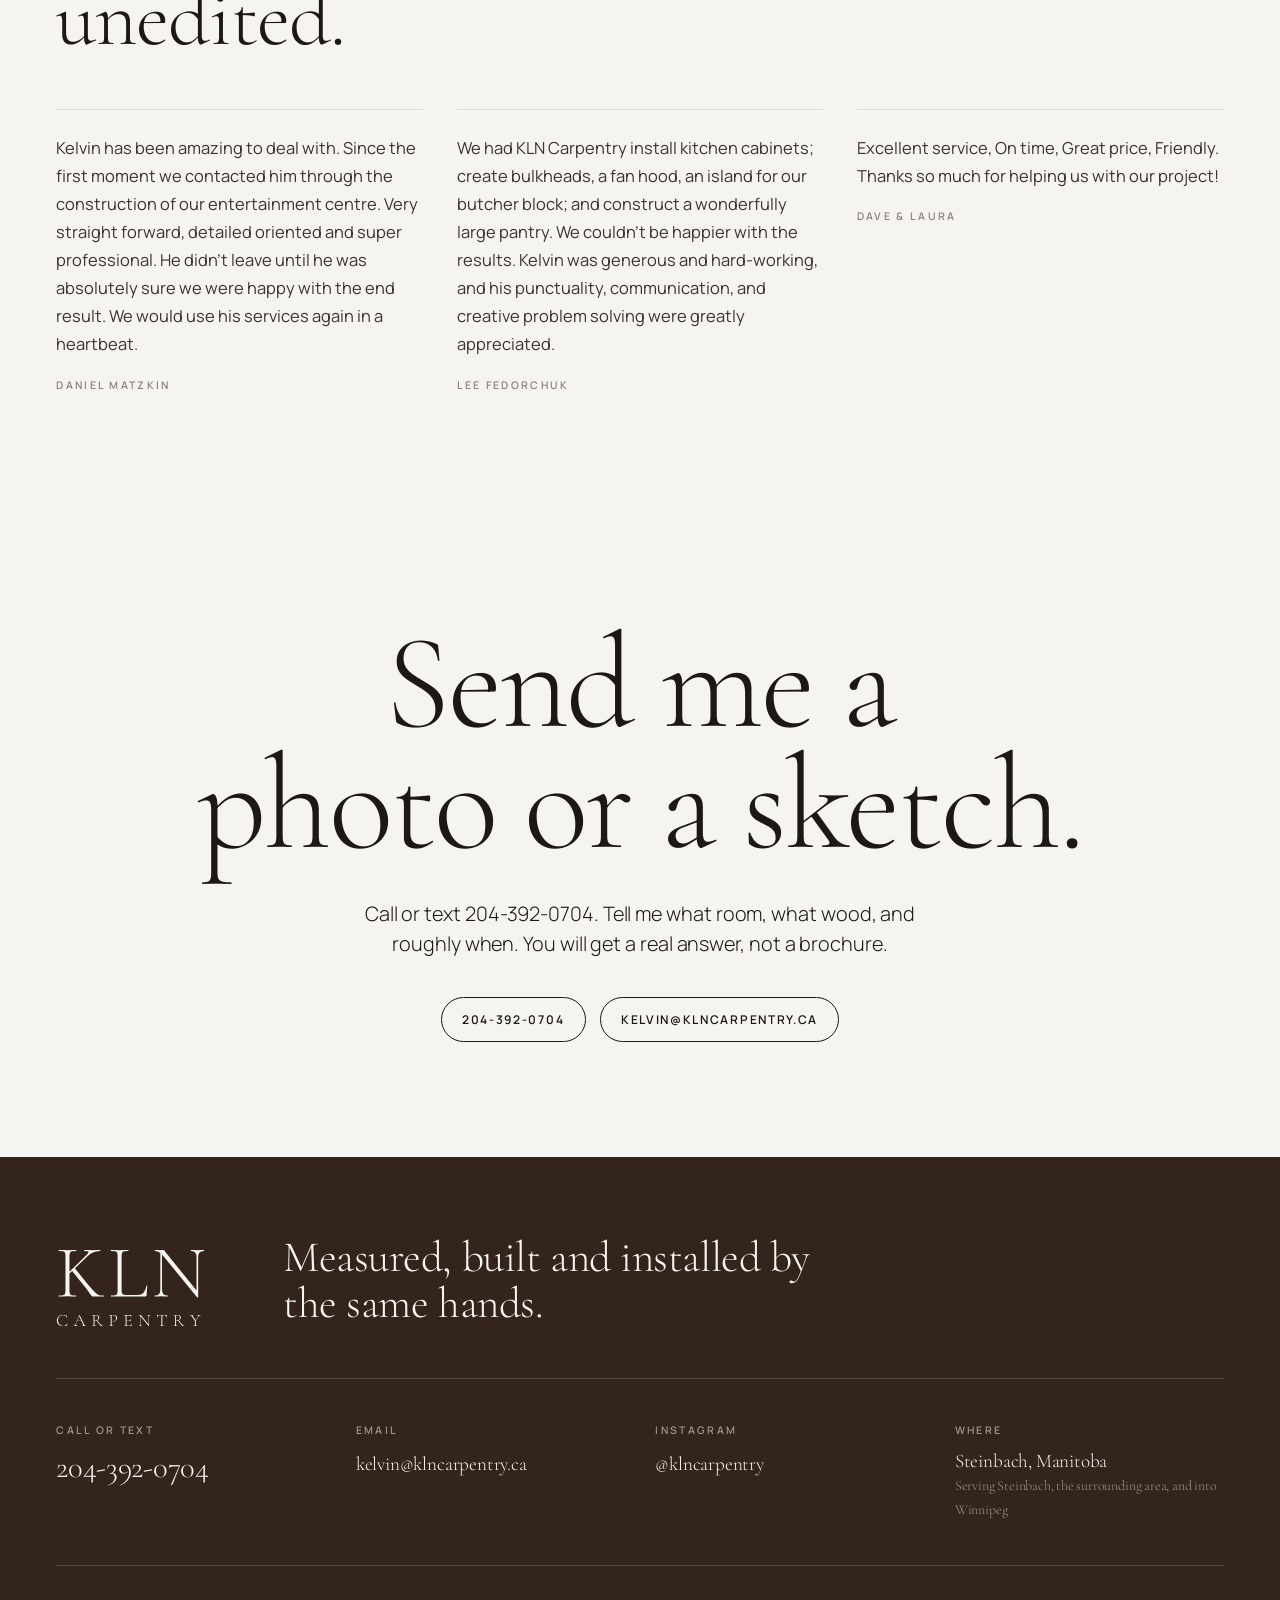
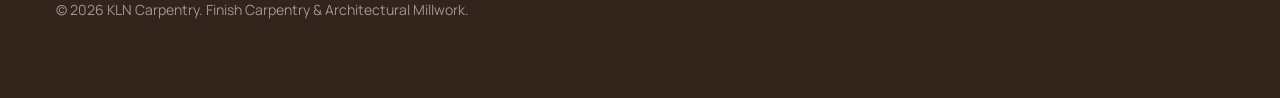
==== commit a59be829: "New hero line: Passionate about the parts of your home you actually see" ====
--- a/index.html
+++ b/index.html
@@ -2,7 +2,7 @@
 <meta charset="utf-8"><meta name="viewport" content="width=device-width,initial-scale=1">
 <title>KLN Carpentry, Finish Carpentry & Architectural Millwork in Steinbach and Winnipeg</title><meta name="description" content="Finish carpentry and architectural millwork for custom homes and renovations in Steinbach and Winnipeg. Measured, built and installed by the same hands.">
 <meta name="robots" content="noindex,nofollow">
-<link rel="stylesheet" href="kln.css">
+<link rel="stylesheet" href="kln.css?v=385b2d53">
 <link rel="icon" href="assets/logo/kln-arch.svg">
 <script>document.documentElement.className+=' js'</script>
 </head><body>
@@ -19,7 +19,7 @@
 <main><section class="hero wrap">
   <div class="hero-head">
     <p class="eye rv">Finish Carpentry & Architectural Millwork</p>
-    <h1 class="d1 rv" data-d=".06">The part you<br>actually see.</h1>
+    <h1 class="d1 rv" data-d=".06">Passionate about the parts<br>of your home<br>you actually see.</h1>
   </div>
   <div class="hero-row">
     <p class="lede rv" data-d=".12">Finish carpentry and architectural millwork for custom homes and renovations in Steinbach and Winnipeg. Measured, built and installed by the same hands.</p>
--- a/kln.css
+++ b/kln.css
@@ -1,4 +1,4 @@
-@font-face{font-family:'Cormorant';font-weight:300;font-style:normal;font-display:swap;src:url('../assets/fonts/web-Cormorant-300.ttf') format('truetype')}@font-face{font-family:'Cormorant';font-weight:400;font-style:normal;font-display:swap;src:url('../assets/fonts/web-Cormorant-400.ttf') format('truetype')}@font-face{font-family:'Manrope';font-weight:300;font-style:normal;font-display:swap;src:url('../assets/fonts/web-Manrope-300.ttf') format('truetype')}@font-face{font-family:'Manrope';font-weight:400;font-style:normal;font-display:swap;src:url('../assets/fonts/web-Manrope-400.ttf') format('truetype')}@font-face{font-family:'Manrope';font-weight:500;font-style:normal;font-display:swap;src:url('../assets/fonts/web-Manrope-500.ttf') format('truetype')}@font-face{font-family:'Manrope';font-weight:600;font-style:normal;font-display:swap;src:url('../assets/fonts/web-Manrope-600.ttf') format('truetype')}:root{--paper:#F6F4F0;--paper2:#EDE9E2;--ink:#1B1815;--stone:#8A8279;--line:#E1DBD1;--oak:#9E7748;--oakl:#D6B98E;--walnut:#33251C;
+@font-face{font-family:'Cormorant';font-weight:300;font-style:normal;font-display:swap;src:url('assets/fonts/web-Cormorant-300.ttf') format('truetype')}@font-face{font-family:'Cormorant';font-weight:400;font-style:normal;font-display:swap;src:url('assets/fonts/web-Cormorant-400.ttf') format('truetype')}@font-face{font-family:'Manrope';font-weight:300;font-style:normal;font-display:swap;src:url('assets/fonts/web-Manrope-300.ttf') format('truetype')}@font-face{font-family:'Manrope';font-weight:400;font-style:normal;font-display:swap;src:url('assets/fonts/web-Manrope-400.ttf') format('truetype')}@font-face{font-family:'Manrope';font-weight:500;font-style:normal;font-display:swap;src:url('assets/fonts/web-Manrope-500.ttf') format('truetype')}@font-face{font-family:'Manrope';font-weight:600;font-style:normal;font-display:swap;src:url('assets/fonts/web-Manrope-600.ttf') format('truetype')}:root{--paper:#F6F4F0;--paper2:#EDE9E2;--ink:#1B1815;--stone:#8A8279;--line:#E1DBD1;--oak:#9E7748;--oakl:#D6B98E;--walnut:#33251C;
   --serif:'Cormorant',Georgia,serif;
   --sans:'Manrope',-apple-system,'Helvetica Neue',sans-serif;
   --gut:clamp(20px,4.4vw,68px);        /* page gutter */
@@ -104,6 +104,8 @@
 /* ---------------- hero ---------------- */
 .hero{padding-top:clamp(26px,5vw,70px)}
 .hero-head .eye{margin-bottom:clamp(20px,3vw,40px);display:block}
+/* the hero line is a full sentence now, so it steps down from .d1 */
+.hero h1{font-size:clamp(34px,5.6vw,88px);letter-spacing:-.014em;line-height:.98}
 .hero-row{display:grid;gap:24px;margin:clamp(26px,3.4vw,52px) 0 clamp(26px,3.4vw,50px)}
 .hero-row .lede{max-width:52ch}
 .hero-row .btn{justify-self:start}
